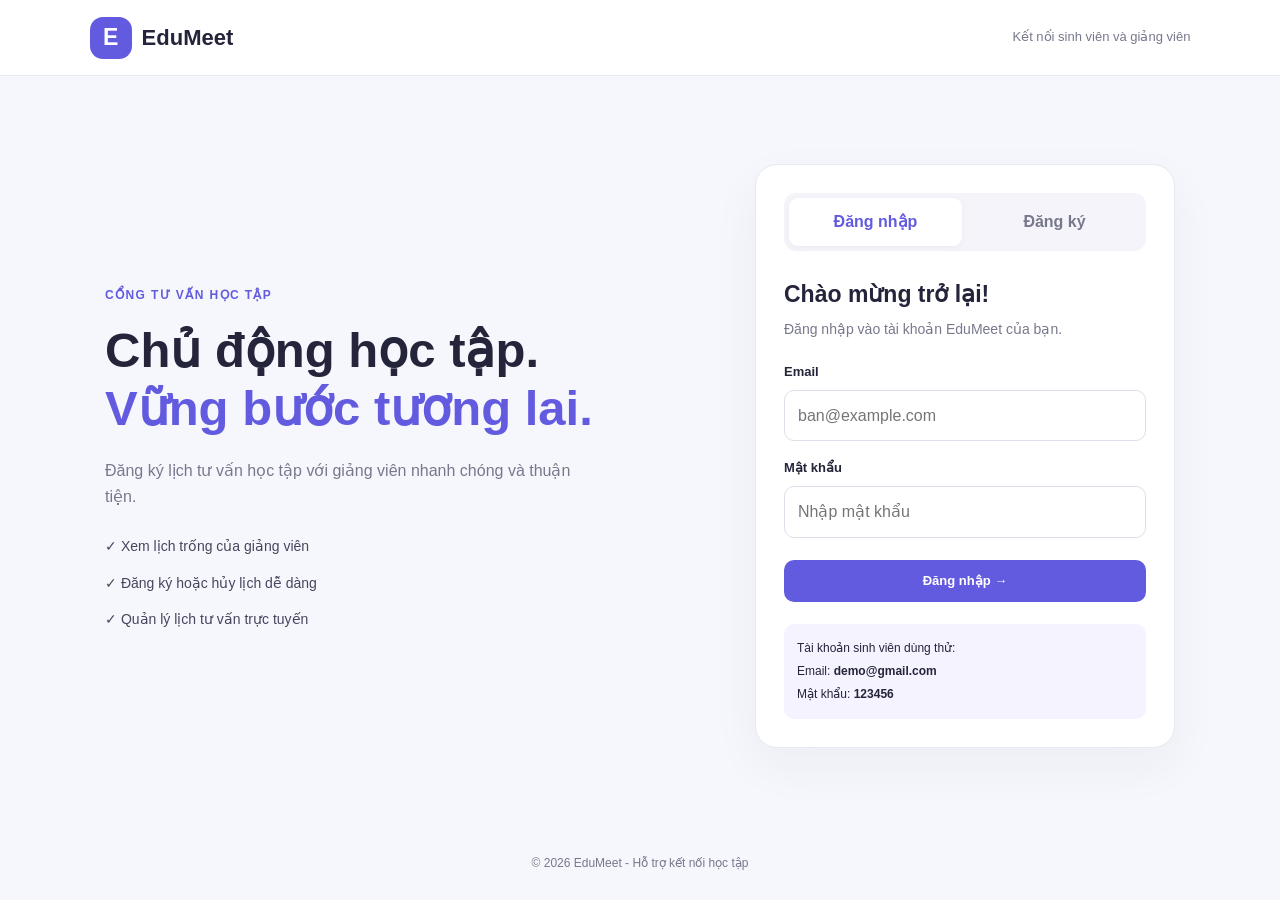
==== html/giang-vien.html @ a964ac9f "Demo" ====
<!DOCTYPE html>
<html lang="vi">
<head>
    <meta charset="UTF-8">
    <meta name="viewport" content="width=device-width, initial-scale=1.0">
    <title>EduMeet - Giảng viên</title>
    <link rel="stylesheet" href="../style.css">
</head>
<body>
<main class="dashboard">
    <nav class="dashboard-nav">
        <a class="brand" href="../index.html"><span class="logo">E</span> EduMeet</a>
       <div class="user-menu">
    <button type="button" id="profile-menu-btn" class="profile-button">
        <img
    src="https://ui-avatars.com/api/?name=User&background=635bdf&color=fff"
    alt="Ảnh đại diện"
    id="profile-avatar"
    class="profile-avatar"
>
        <span id="lecturer-user-name">Giảng viên</span>
        <span class="dropdown-arrow">▾</span>
    </button>
    
<div id="profile-dropdown" class="profile-dropdown hidden">

    <!-- Đổi ảnh đại diện -->
    <label for="avatar-upload" class="profile-dropdown-item">
         Đổi ảnh đại diện
    </label>

    <input
        type="file"
        id="avatar-upload"
        accept="image/png,image/jpeg,image/webp"
        hidden
    >

    <!-- Đổi mật khẩu -->
    <button type="button" id="open-password-btn">
        🔒 Đổi mật khẩu
    </button>

    <!-- Đăng xuất -->
    <button
        type="button"
        id="logout-btn"
    >
        ↪ Đăng xuất
    </button>

</div>
</div>
    </nav>

    <section class="welcome-row">
        <div>
            <span class="eyebrow">KHÔNG GIAN GIẢNG VIÊN</span>
            <h1>Xin chào, <span id="lecturer-welcome-name">bạn</span>!</h1>
            <p class="muted">Quản lý khung giờ và theo dõi sinh viên đăng ký.</p>
        </div>
        <div class="welcome-mark">✦</div>
    </section>

    <section class="section-block">
        <div class="section-heading">
            <div>
                <h2>Thêm khung giờ tư vấn</h2>
                <p class="muted">Tạo lịch trống để sinh viên đăng ký.</p>
            </div>
        </div>

        <form id="add-slot-form" class="lecturer-form">
            <div class="form-grid">
                <div>
                    <label for="lecturer-department">Khoa</label>
                    <input id="lecturer-department" placeholder="Khoa Công nghệ thông tin" required>
                </div>
                <div>
                    <label for="slot-subject">Môn học / Nội dung</label>
                    <input id="slot-subject" placeholder="Lập trình Web" required>
                </div>
                <div>
                    <label for="slot-date">Ngày tư vấn</label>
                    <input id="slot-date" type="date" required>
                </div>
                <div>
                    <label for="slot-start">Giờ bắt đầu</label>
                    <input id="slot-start" type="time" required>
                </div>
                <div>
                    <label for="slot-end">Giờ kết thúc</label>
                    <input id="slot-end" type="time" required>
                </div>
                <div>
                    <label for="slot-place">Địa điểm / Link họp</label>
                    <input id="slot-place" placeholder="Phòng B204 hoặc Google Meet" required>
                </div>
                <div>
                    <label for="slot-mode">Hình thức tư vấn</label>
                    <select id="slot-mode" required>
                        <option value="Trực tiếp">Trực tiếp</option>
                        <option value="Trực tuyến">Trực tuyến</option>
                    </select>
                </div>
            </div>

            <button class="btn btn-primary" type="submit">+ Thêm lịch trống</button>
            <p id="add-slot-message" class="form-message"></p>
        </form>
    </section>

    <section class="section-block">
        <div class="section-heading">
            <div>
                <h2>Lịch tư vấn của tôi</h2>
                <p class="muted">Theo dõi lịch đã tạo và thông tin sinh viên đăng ký.</p>
            </div>
        </div>
        <div id="lecturer-slot-list" class="lecturer-slot-list"></div>
        <p id="lecturer-empty" class="empty-state">Bạn chưa tạo lịch tư vấn nào.</p>
    </section>
    
<!-- CỬA SỔ ĐỔI MẬT KHẨU -->
<div id="password-modal" class="modal-overlay hidden">
    <div class="password-modal">
        <button type="button" id="close-password-btn"
                class="modal-close" aria-label="Đóng">×</button>

        <div class="password-modal-icon">🔐</div>
        <h2>Đổi mật khẩu</h2>
        <p class="muted">Hãy nhập mật khẩu hiện tại và mật khẩu mới.</p>

        <form id="change-password-form">
            <label for="current-password">Mật khẩu hiện tại</label>
            <input type="password" id="current-password"
                   placeholder="Nhập mật khẩu hiện tại" required>

            <label for="new-password">Mật khẩu mới</label>
            <input type="password" id="new-password"
                   placeholder="Ít nhất 6 ký tự" minlength="6" required>

            <label for="confirm-password">Xác nhận mật khẩu mới</label>
            <input type="password" id="confirm-password"
                   placeholder="Nhập lại mật khẩu mới" minlength="6" required>

            <button type="submit" class="btn btn-primary full">
                Cập nhật mật khẩu
            </button>

            <p id="change-password-message" class="form-message"></p>
        </form>
    </div>
</div>
<!-- POPUP THÔNG BÁO -->
<div id="booking-popup" class="modal-overlay hidden">
    <div class="password-modal booking-popup-content">
        <button type="button"
                id="booking-popup-close"
                class="modal-close"
                aria-label="Đóng">×</button>

        <div id="booking-popup-icon" class="password-modal-icon">✓</div>

        <h2 id="booking-popup-title">Thông báo</h2>

        <p id="booking-popup-message" class="muted"></p>

        <button type="button"
                id="booking-popup-ok"
                class="btn btn-primary full">
            Đồng ý
        </button>
    </div>
</div>
</main>
<script src="../script.js"></script>
</body>
</html>
---- style.css ----
:root {
    --primary: #635bdf;
    --primary-dark: #4e46c9;
    --ink: #24243a;
    --muted: #77788c;
    --line: #e8e8f1;
    --bg: #f6f7fc;
    --green: #15966a;
    --orange: #e9953b;
}

* {
    box-sizing: border-box;
    margin: 0;
    padding: 0;
}

body {
    font-family: "Segoe UI", Arial, sans-serif;
    background: var(--bg);
    color: var(--ink);
    line-height: 1.6;
    min-height: 100vh;
}

a {
    text-decoration: none;
    color: inherit;
}

button, input, select {
    font: inherit;
}

button {
    cursor: pointer;
}

.topbar {
    min-height: 76px;
    background: white;
    border-bottom: 1px solid var(--line);
    padding: 16px 7%;
    display: flex;
    align-items: center;
    justify-content: space-between;
    gap: 15px;
}

.brand {
    display: inline-flex;
    align-items: center;
    gap: 10px;
    font-size: 22px;
    font-weight: 800;
}

.logo {
    width: 42px;
    height: 42px;
    border-radius: 13px;
    display: inline-flex;
    align-items: center;
    justify-content: center;
    background: var(--primary);
    color: white;
    font-size: 23px;
    font-weight: 800;
}

.logo.small {
    width: 36px;
    height: 36px;
    font-size: 19px;
}

.topbar-note {
    color: var(--muted);
    font-size: 13px;
}

.auth-layout {
    max-width: 1120px;
    min-height: calc(100vh - 140px);
    margin: auto;
    padding: 55px 25px;
    display: grid;
    grid-template-columns: 1fr 420px;
    gap: 60px;
    align-items: center;
}

.intro-panel .eyebrow,
.eyebrow {
    display: inline-block;
    color: var(--primary);
    font-size: 12px;
    font-weight: 800;
    letter-spacing: 1.4px;
    margin-bottom: 15px;
}

.intro-panel h1 {
    font-size: clamp(32px, 4vw, 49px);
    line-height: 1.2;
    margin-bottom: 20px;
}

.intro-panel h1 span {
    color: var(--primary);
}

.intro-panel > p {
    color: var(--muted);
    max-width: 490px;
    margin-bottom: 26px;
}

.intro-points {
    display: grid;
    gap: 14px;
    color: #45455e;
    font-size: 14px;
}

.auth-card {
    background: white;
    border: 1px solid var(--line);
    border-radius: 22px;
    padding: 28px;
    box-shadow: 0 18px 50px #25234b0c;
}

.auth-tabs {
    display: grid;
    grid-template-columns: 1fr 1fr;
    gap: 6px;
    padding: 5px;
    background: #f4f4fa;
    border-radius: 12px;
    margin-bottom: 25px;
}

.auth-tab {
    border: 0;
    border-radius: 9px;
    padding: 11px 5px;
    background: transparent;
    color: var(--muted);
    font-weight: 700;
}

.auth-tab.active {
    background: white;
    color: var(--primary);
    box-shadow: 0 2px 8px #0000000a;
}

.auth-form h2 {
    font-size: 23px;
    margin-bottom: 5px;
}

.muted {
    color: var(--muted);
    font-size: 14px;
}

.auth-form > .muted {
    margin-bottom: 22px;
}

.auth-form label,
.lecturer-form label {
    display: block;
    font-size: 13px;
    font-weight: 700;
    margin-bottom: 7px;
}

.auth-form input,
.auth-form select,
.lecturer-form input,
.lecturer-form select,
.filters input,
.filters select {
    width: 100%;
    padding: 12px 13px;
    border: 1px solid #dedfeb;
    border-radius: 10px;
    outline: none;
    background: white;
    color: var(--ink);
    margin-bottom: 17px;
}

input:focus, select:focus {
    border-color: var(--primary);
    box-shadow: 0 0 0 3px #635bdf17;
}

.btn {
    border: 0;
    border-radius: 10px;
    padding: 11px 17px;
    font-size: 13px;
    font-weight: 750;
    transition: 0.2s;
}

.btn-primary {
    background: var(--primary);
    color: white;
}

.btn-primary:hover {
    background: var(--primary-dark);
}

.btn-outline {
    border: 1px solid var(--line);
    background: white;
    color: var(--ink);
}

.btn-outline:hover {
    border-color: var(--primary);
    color: var(--primary);
}

.full {
    width: 100%;
    margin-top: 5px;
}

.form-message {
    font-size: 13px;
    margin-top: 10px;
    color: #c33b4a;
}

.form-message.success {
    color: var(--green);
}

.demo-hint {
    background: #f4f3ff;
    padding: 13px;
    border-radius: 10px;
    font-size: 12px;
    line-height: 1.9;
    margin-top: 22px;
    overflow-wrap: anywhere;
}

.hidden {
    display: none !important;
}

footer {
    text-align: center;
    color: var(--muted);
    font-size: 12px;
    padding: 18px;
}

/* Giao diện sau đăng nhập */

.dashboard {
    max-width: 1200px;
    margin: auto;
    padding: 25px;
}

.dashboard-nav {
    display: flex;
    align-items: center;
    justify-content: space-between;
    gap: 15px;
    background: white;
    border: 1px solid var(--line);
    border-radius: 15px;
    padding: 14px 20px;
}

.user-menu {
    display: flex;
    align-items: center;
    gap: 13px;
    font-size: 13px;
    font-weight: 650;
}

.welcome-row {
    display: flex;
    align-items: center;
    justify-content: space-between;
    gap: 20px;
    padding: 42px 5px 30px;
}

.welcome-row h1 {
    font-size: clamp(25px, 4vw, 35px);
    margin-bottom: 8px;
}

.welcome-mark {
    width: 85px;
    height: 85px;
    border-radius: 25px;
    display: grid;
    place-items: center;
    background: #e9e7ff;
    color: var(--primary);
    font-size: 42px;
}

.stats-grid {
    display: grid;
    grid-template-columns: repeat(3, 1fr);
    gap: 18px;
    margin-bottom: 30px;
}

.stat-card {
    background: white;
    border: 1px solid var(--line);
    border-radius: 15px;
    padding: 20px;
    display: flex;
    align-items: center;
    gap: 15px;
}

.stat-icon {
    width: 45px;
    height: 45px;
    border-radius: 12px;
    display: grid;
    place-items: center;
    font-size: 21px;
}

.purple {
    background: #eeecff;
    color: var(--primary);
}

.green {
    background: #e2f8ed;
    color: var(--green);
}

.orange {
    background: #fff0df;
    color: var(--orange);
}

.stat-card p {
    color: var(--muted);
    font-size: 12px;
}

.stat-card strong {
    font-size: 25px;
}

.section-block {
    margin-bottom: 28px;
}

.section-heading {
    display: flex;
    align-items: center;
    justify-content: space-between;
    gap: 15px;
    margin-bottom: 18px;
}

.section-heading h2 {
    font-size: 21px;
}

.filters {
    display: flex;
    gap: 12px;
    margin-bottom: 20px;
}

.filters input,
.filters select {
    margin-bottom: 0;
    max-width: 320px;
}

.slot-grid,
.lecturer-slot-list,
.booking-list {
    display: grid;
    grid-template-columns: repeat(2, minmax(0, 1fr));
    gap: 16px;
}

.slot-card,
.lecturer-slot-card,
.booking-card {
    background: white;
    border: 1px solid var(--line);
    border-radius: 15px;
    padding: 21px;
    min-width: 0;
    overflow-wrap: anywhere;
}

.slot-card h3,
.lecturer-slot-card h3,
.booking-card h3 {
    font-size: 17px;
    margin-bottom: 7px;
}

.slot-card p,
.lecturer-slot-card p,
.booking-card p {
    color: var(--muted);
    font-size: 13px;
    margin: 5px 0;
}

.slot-card .btn,
.lecturer-slot-card .btn,
.booking-card .btn {
    margin-top: 14px;
}

.tag {
    display: inline-block;
    padding: 5px 9px;
    border-radius: 7px;
    background: #efedff;
    color: var(--primary);
    font-size: 11px;
    font-weight: 750;
    margin-bottom: 10px;
}

.tag.booked {
    background: #fff0df;
    color: #a35e14;
}

.empty-state {
    text-align: center;
    padding: 25px;
    color: var(--muted);
    font-size: 13px;
    background: white;
    border: 1px dashed #d8d9e7;
    border-radius: 12px;
}

.notice {
    padding: 16px;
    border-radius: 12px;
    background: #efedff;
    color: #555080;
    font-size: 12px;
    margin: 25px 0;
}

.lecturer-form {
    background: white;
    border: 1px solid var(--line);
    border-radius: 15px;
    padding: 24px;
}

.form-grid {
    display: grid;
    grid-template-columns: repeat(2, minmax(0, 1fr));
    gap: 0 18px;
}

.student-booking {
    margin-top: 12px;
    background: #f3f2ff;
    border-radius: 10px;
    padding: 12px;
    font-size: 12px;
}

.toast {
    position: fixed;
    bottom: 20px;
    right: 20px;
    max-width: 90%;
    padding: 13px 18px;
    border-radius: 10px;
    background: #292742;
    color: white;
    font-size: 13px;
    display: none;
    z-index: 10;
}

@media (max-width: 800px) {
    .auth-layout {
        grid-template-columns: 1fr;
        gap: 30px;
        max-width: 550px;
    }

    .stats-grid {
        grid-template-columns: 1fr;
    }

    .slot-grid,
    .lecturer-slot-list,
    .booking-list {
        grid-template-columns: 1fr;
    }
}

@media (max-width: 520px) {
    .topbar {
        padding: 13px 16px;
    }

    .topbar-note {
        display: none;
    }

    .auth-layout {
        padding: 30px 16px;
    }

    .auth-card {
        padding: 20px;
    }

    .dashboard {
        padding: 13px;
    }

    .dashboard-nav {
        align-items: flex-start;
        flex-direction: column;
    }

    .user-menu {
        width: 100%;
        justify-content: space-between;
        flex-wrap: wrap;
    }

    .welcome-mark {
        display: none;
    }

    .filters,
    .section-heading {
        align-items: stretch;
        flex-direction: column;
    }

    .filters input,
    .filters select {
        max-width: none;
    }

    .form-grid {
        grid-template-columns: 1fr;
    }

    .lecturer-form {
        padding: 16px;
    }
}

/* GIAO DIỆN ĐỔI MẬT KHẨU */
.password-section {
    margin-top: 28px;
}

.password-form {
    max-width: 600px;
    padding: 24px;
    background: #ffffff;
    border: 1px solid var(--line);
    border-radius: 16px;
}

.password-field {
    margin-bottom: 18px;
}

.password-field label {
    display: block;
    margin-bottom: 8px;
    font-size: 13px;
    font-weight: 700;
}

.password-field input {
    width: 100%;
    padding: 13px 14px;
    border: 1px solid #e3e5f0;
    border-radius: 10px;
    background: #ffffff;
    color: var(--ink);
    outline: none;
    box-sizing: border-box;
}

.password-field input:focus {
    border-color: var(--primary);
    box-shadow: 0 0 0 3px #635bdf15;
}

#change-password-message.success {
    color: #16803c;
}

@media (max-width: 600px) {
    .password-form {
        padding: 16px;
    }
}
/* MENU AVATAR */
.user-menu {
    position: relative;
    display: flex;
    align-items: center;
}

.profile-button {
    display: flex;
    align-items: center;
    gap: 10px;
    padding: 6px 12px 6px 6px;
    border: 1px solid var(--line);
    border-radius: 30px;
    background: white;
    color: var(--ink);
    font: inherit;
    font-size: 14px;
    font-weight: 600;
    cursor: pointer;
    transition: box-shadow 0.2s, border-color 0.2s;
}

.profile-button:hover {
    border-color: var(--primary);
    box-shadow: 0 3px 12px #635bdf18;
}

.profile-avatar {
    width: 38px;
    height: 38px;
    border-radius: 50%;
    object-fit: cover;
    background: #eeeaff;
}

.dropdown-arrow {
    font-size: 12px;
    color: var(--muted);
}

.profile-dropdown {
    position: absolute;
    z-index: 1001;
    top: calc(100% + 10px);
    right: 0;
    width: 200px;
    padding: 7px;
    background: white;
    border: 1px solid var(--line);
    border-radius: 12px;
    box-shadow: 0 10px 30px #20204018;
}

.profile-dropdown.hidden {
    display: none !important;
}

.profile-dropdown button,
.profile-dropdown-item {
    display: block;
    width: 100%;
    padding: 12px;
    border: none;
    border-radius: 8px;
    background: transparent;
    color: var(--ink);
    text-align: left;
    font-size: 13px;
    cursor: pointer;
}

.profile-dropdown button:hover,
.profile-dropdown-item:hover {
    background: #f3f2ff;
    color: var(--primary);
}
/* CỬA SỔ ĐỔI MẬT KHẨU */
.modal-overlay {
    position: fixed;
    inset: 0;
    z-index: 1000;
    display: flex;
    align-items: center;
    justify-content: center;
    padding: 16px;
    background: rgba(20, 20, 40, 0.5);
}

.modal-overlay.hidden {
    display: none;
}

.password-modal {
    position: relative;
    width: 100%;
    max-width: 430px;
    max-height: 90vh;
    overflow-y: auto;
    padding: 30px;
    border-radius: 20px;
    background: white;
    box-shadow: 0 20px 60px #0002;
}

.password-modal h2 {
    margin: 12px 0 8px;
    font-size: 23px;
}

.password-modal > .muted {
    margin-bottom: 22px;
    font-size: 13px;
    line-height: 1.6;
}

.password-modal-icon {
    display: flex;
    align-items: center;
    justify-content: center;
    width: 48px;
    height: 48px;
    border-radius: 14px;
    background: #f0eeff;
    font-size: 24px;
}

.modal-close {
    position: absolute;
    top: 12px;
    right: 15px;
    width: 34px;
    height: 34px;
    border: none;
    border-radius: 50%;
    background: #f5f5f8;
    font-size: 24px;
    cursor: pointer;
}

.password-modal label {
    display: block;
    margin: 15px 0 7px;
    font-size: 13px;
    font-weight: 600;
}

.password-modal input {
    box-sizing: border-box;
    width: 100%;
    padding: 12px;
    border: 1px solid #e3e5f0;
    border-radius: 10px;
    outline: none;
}

.password-modal input:focus {
    border-color: var(--primary);
    box-shadow: 0 0 0 3px #635bdf15;
}

.password-modal .btn {
    margin-top: 20px;
}

@media (max-width: 480px) {
    .password-modal {
        padding: 22px;
    }

    .profile-button {
        gap: 6px;
        padding-right: 8px;
        font-size: 12px;
    }

    .profile-avatar {
        width: 32px;
        height: 32px;
    }
}.profile-dropdown-item {
    display: block;
    width: 100%;
    padding: 12px;
    border-radius: 8px;
    color: var(--ink);
    font-size: 13px;
    cursor: pointer;
    box-sizing: border-box;
}

.profile-dropdown-item:hover {
    background: #f3f2ff;
    color: var(--primary);
}
/* Pop-up đăng ký và hủy lịch */
.booking-popup {
    position: fixed;
    inset: 0;
    z-index: 2000;
    display: flex;
    align-items: center;
    justify-content: center;
    padding: 16px;
    background: rgba(20, 20, 40, 0.5);
    backdrop-filter: blur(4px);
}

.booking-popup.hidden {
    display: none;
}

.booking-popup-content {
    position: relative;
    box-sizing: border-box;
    width: 100%;
    max-width: 380px;
    padding: 32px 26px 26px;
    border-radius: 22px;
    background: white;
    box-shadow: 0 20px 60px rgba(0, 0, 0, 0.18);
    text-align: center;
    animation: bookingPopupIn 0.25s ease;
}

.booking-popup-close {
    position: absolute;
    top: 10px;
    right: 14px;
    border: none;
    background: transparent;
    color: #777;
    font-size: 28px;
    cursor: pointer;
}

.booking-popup-icon {
    display: flex;
    align-items: center;
    justify-content: center;
    width: 64px;
    height: 64px;
    margin: 0 auto 16px;
    border-radius: 50%;
    background: #e4f8ec;
    color: #16834a;
    font-size: 34px;
    font-weight: bold;
}

.booking-popup-content h2 {
    margin: 0 0 10px;
    font-size: 22px;
    color: #25243a;
}

.booking-popup-content p {
    margin: 0 0 24px;
    color: #77788b;
    font-size: 14px;
    line-height: 1.7;
}

.booking-popup-content .btn {
    width: 100%;
}

@keyframes bookingPopupIn {
    from {
        opacity: 0;
        transform: translateY(12px) scale(0.96);
    }
    to {
        opacity: 1;
        transform: translateY(0) scale(1);
    }
}
/* Thông tin sinh viên hiển thị theo chiều dọc */
#student-profile-page form {
    display: flex;
    flex-direction: column;
    gap: 12px;
    max-width: 600px;
    margin: 20px auto;
}

#student-profile-page form label {
    display: block;
    margin-bottom: -6px;
    font-weight: 600;
}

#student-profile-page form input,
#student-profile-page form textarea {
    display: block;
    width: 100%;
    box-sizing: border-box;
    padding: 12px;
    border: 1px solid #d6d6e5;
    border-radius: 8px;
    font-size: 15px;
}

#student-profile-page form textarea {
    resize: vertical;
}

#student-profile-page form button {
    width: 100%;
    margin-top: 8px;
}
/* Nút xóa lịch màu đỏ */
button[data-delete] {
    background-color: #dc3545;
    color: #fff;
    border: 1px solid #dc3545;
    border-radius: 8px;
    padding: 10px 18px;
    cursor: pointer;
    transition: background-color 0.2s ease;
}

/* Khi di chuột vào nút */
button[data-delete]:hover {
    background-color: #bb2d3b;
    border-color: #b02a37;
}
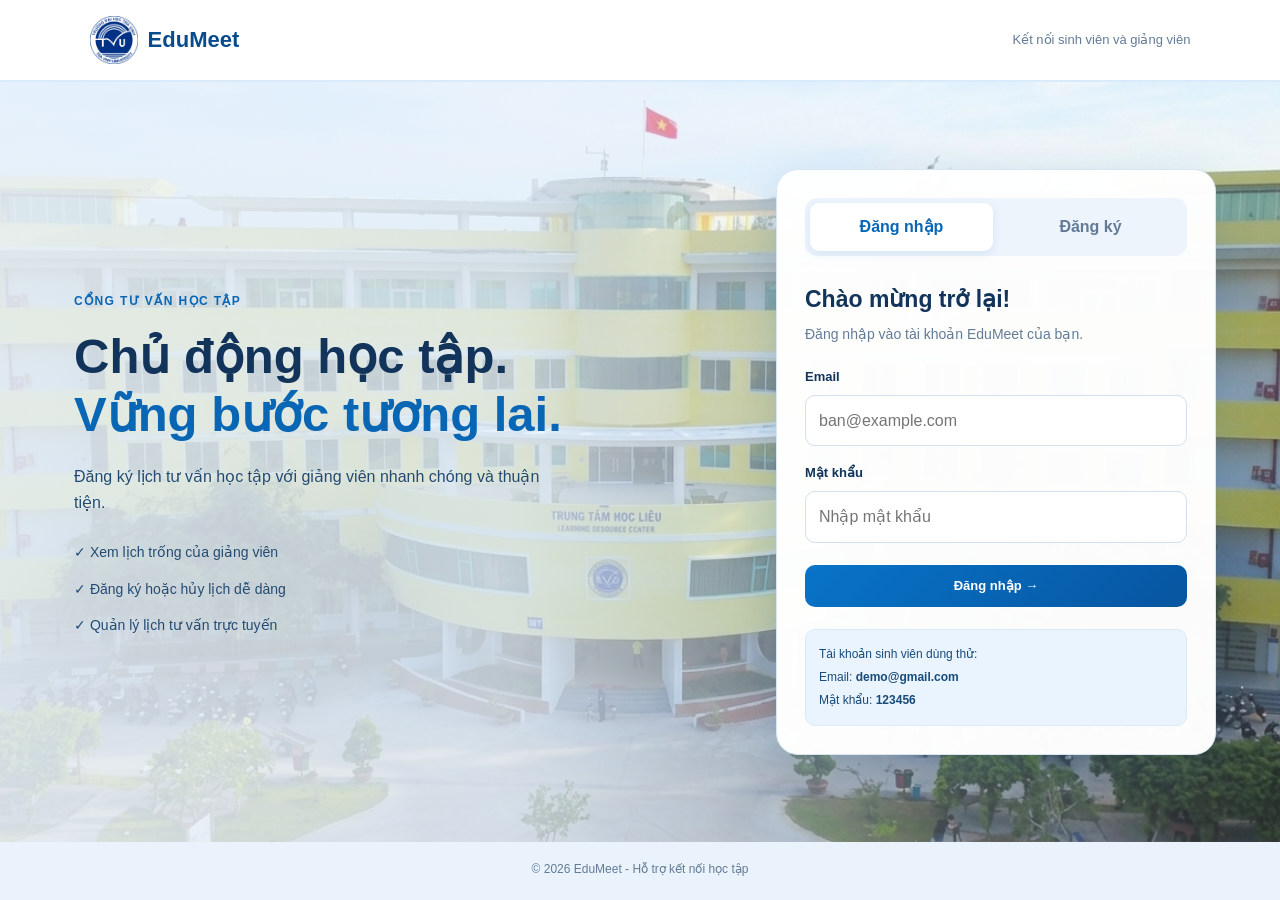
==== commit 39304ac1: "Upp" ====
--- a/html/giang-vien.html
+++ b/html/giang-vien.html
@@ -10,7 +10,10 @@
 <body>
 <main class="dashboard">
     <nav class="dashboard-nav">
-        <a class="brand" href="../index.html"><span class="logo">E</span> EduMeet</a>
+        <a class="brand" href="../index.html">
+    <img src="../images/Logo.png" alt="Logo TVU" class="tvu-logo">
+    EduMeet
+</a>
        <div class="user-menu">
     <button type="button" id="profile-menu-btn" class="profile-button">
         <img
@@ -39,7 +42,7 @@
 
     <!-- Đổi mật khẩu -->
     <button type="button" id="open-password-btn">
-        🔒 Đổi mật khẩu
+         Đổi mật khẩu
     </button>
 
     <!-- Đăng xuất -->
@@ -56,11 +59,10 @@
 
     <section class="welcome-row">
         <div>
-            <span class="eyebrow">KHÔNG GIAN GIẢNG VIÊN</span>
+            <span class="eyebrow">KHÔNG GIAN CỦA GIẢNG VIÊN</span>
             <h1>Xin chào, <span id="lecturer-welcome-name">bạn</span>!</h1>
             <p class="muted">Quản lý khung giờ và theo dõi sinh viên đăng ký.</p>
         </div>
-        <div class="welcome-mark">✦</div>
     </section>
 
     <section class="section-block">
--- a/style.css
+++ b/style.css
@@ -1,13 +1,21 @@
 
 :root {
-    --primary: #635bdf;
-    --primary-dark: #4e46c9;
-    --ink: #24243a;
-    --muted: #77788c;
-    --line: #e8e8f1;
-    --bg: #f6f7fc;
-    --green: #15966a;
-    --orange: #e9953b;
+    /* Màu chủ đạo theo phong cách TVU */
+    --primary: #0866b5;
+    --primary-dark: #064f91;
+    --ink: #12345a;
+    --muted: #637b96;
+    --line: #d8e5f2;
+    --bg: #f2f8fd;
+
+    /* Màu phụ */
+    --green: #21865b;
+    --orange: #e5a323;
+
+    /* Màu nền và điểm nhấn */
+    --blue-light: #e7f3ff;
+    --blue-soft: #f3f8fe;
+    --gold: #f4c542;
 }
 
 * {
@@ -305,17 +313,6 @@
     margin-bottom: 8px;
 }
 
-.welcome-mark {
-    width: 85px;
-    height: 85px;
-    border-radius: 25px;
-    display: grid;
-    place-items: center;
-    background: #e9e7ff;
-    color: var(--primary);
-    font-size: 42px;
-}
-
 .stats-grid {
     display: grid;
     grid-template-columns: repeat(3, 1fr);
@@ -398,7 +395,7 @@
 .lecturer-slot-list,
 .booking-list {
     display: grid;
-    grid-template-columns: repeat(2, minmax(0, 1fr));
+    grid-template-columns: repeat(4, minmax(0, 1fr));
     gap: 16px;
 }
 
@@ -515,7 +512,10 @@
         grid-template-columns: 1fr;
     }
 
-    .slot-grid,
+    .slot-grid {
+        grid-template-columns: repeat(2, minmax(0, 1fr));
+    }
+
     .lecturer-slot-list,
     .booking-list {
         grid-template-columns: 1fr;
@@ -749,11 +749,21 @@
     justify-content: center;
     width: 48px;
     height: 48px;
+    margin: 0 auto 16px;
     border-radius: 14px;
-    background: #f0eeff;
+    background: #e5f2ff;
+    color: #0866b5;
     font-size: 24px;
 }
-
+.profile-required-modal {
+    width: min(420px, 92vw);
+    padding: 28px;
+    text-align: center;
+}
+
+.profile-required-modal .password-modal-icon {
+    margin: 0 auto 16px;
+}
 .modal-close {
     position: absolute;
     top: 12px;
@@ -904,40 +914,6 @@
         transform: translateY(0) scale(1);
     }
 }
-/* Thông tin sinh viên hiển thị theo chiều dọc */
-#student-profile-page form {
-    display: flex;
-    flex-direction: column;
-    gap: 12px;
-    max-width: 600px;
-    margin: 20px auto;
-}
-
-#student-profile-page form label {
-    display: block;
-    margin-bottom: -6px;
-    font-weight: 600;
-}
-
-#student-profile-page form input,
-#student-profile-page form textarea {
-    display: block;
-    width: 100%;
-    box-sizing: border-box;
-    padding: 12px;
-    border: 1px solid #d6d6e5;
-    border-radius: 8px;
-    font-size: 15px;
-}
-
-#student-profile-page form textarea {
-    resize: vertical;
-}
-
-#student-profile-page form button {
-    width: 100%;
-    margin-top: 8px;
-}
 /* Nút xóa lịch màu đỏ */
 button[data-delete] {
     background-color: #dc3545;
@@ -953,4 +929,554 @@
 button[data-delete]:hover {
     background-color: #bb2d3b;
     border-color: #b02a37;
+}
+
+/* ==================================
+   EDUMEET - GIAO DIỆN TÔNG MÀU TVU
+   ================================== */
+
+/* Thanh đầu trang */
+.topbar {
+    background: #ffffff;
+    border-bottom: 2px solid #d9eafb;
+}
+
+.brand {
+    color: #084c8d;
+}
+
+.logo {
+    background: linear-gradient(135deg, #0875ca, #064b91);
+    border-radius: 12px;
+}
+
+/* Nền trang đăng nhập */
+body {
+    background-color: var(--bg);
+    color: var(--ink);
+}
+
+.auth-layout {
+    max-width: 1250px;
+    grid-template-columns: minmax(0, 1fr) 440px;
+    gap: 65px;
+}
+
+/* Tiêu đề bên trái */
+.eyebrow,
+.intro-panel .eyebrow {
+    color: #0866b5;
+}
+
+.intro-panel h1 {
+    color: #12345a;
+}
+
+.intro-panel h1 span {
+    color: #0878d1;
+}
+
+.intro-points {
+    color: #244b72;
+}
+
+/* Khung đăng nhập, đăng ký */
+.auth-card {
+    border: 1px solid #dce8f5;
+    border-radius: 22px;
+    box-shadow: 0 18px 45px rgba(19, 76, 130, 0.09);
+}
+
+.auth-tabs {
+    background: #edf4fc;
+}
+
+.auth-tab.active {
+    color: #0866b5;
+    background: #ffffff;
+    box-shadow: 0 3px 10px rgba(8, 102, 181, 0.10);
+}
+
+/* Ô nhập thông tin */
+.auth-form input,
+.auth-form select,
+.lecturer-form input,
+.lecturer-form select,
+.filters input,
+.filters select {
+    border-color: #d4e1ef;
+}
+
+input:focus,
+select:focus,
+textarea:focus {
+    border-color: #0878d1;
+    box-shadow: 0 0 0 3px rgba(8, 120, 209, 0.12);
+}
+
+/* Nút chính */
+.btn-primary {
+    background: linear-gradient(135deg, #0874c8, #0755a0);
+    color: #ffffff;
+}
+
+.btn-primary:hover {
+    background: #064783;
+}
+
+/* Nút phụ */
+.btn-outline {
+    border-color: #d5e3f1;
+    color: #164d7e;
+}
+
+.btn-outline:hover {
+    border-color: #0874c8;
+    color: #0874c8;
+    background: #f1f8ff;
+}
+
+/* Thông tin tài khoản dùng thử */
+.demo-hint {
+    background: #eaf4ff;
+    color: #174b7a;
+    border: 1px solid #d9eafb;
+}
+
+/* Giao diện sau đăng nhập */
+.dashboard-nav {
+    border-color: #d8e5f2;
+    box-shadow: 0 4px 16px rgba(19, 76, 130, 0.04);
+}
+
+.dashboard-nav .brand {
+    color: #084c8d;
+}
+
+.welcome-row h1 {
+    color: #12345a;
+}
+
+.section-heading h2 {
+    color: #12345a;
+}
+
+/* Các thẻ thống kê */
+.stat-card,
+.slot-card,
+.lecturer-slot-card,
+.booking-card,
+.lecturer-form {
+    border-color: #dce8f5;
+    box-shadow: 0 5px 18px rgba(19, 76, 130, 0.04);
+}
+
+.purple {
+    background: #e4f1ff;
+    color: #0866b5;
+}
+
+.green {
+    background: #e5f6ed;
+    color: #21865b;
+}
+
+.orange {
+    background: #fff5dc;
+    color: #a66b08;
+}
+
+/* Nhãn lịch tư vấn */
+.tag {
+    background: #e5f2ff;
+    color: #0866b5;
+}
+
+.tag.booked {
+    background: #fff3d6;
+    color: #936000;
+}
+
+/* Thông báo */
+.notice {
+    background: #e8f3ff;
+    color: #174b7a;
+    border: 1px solid #d5e8fa;
+}
+
+/* Menu tài khoản */
+.profile-button:hover {
+    border-color: #0874c8;
+    box-shadow: 0 3px 12px rgba(8, 102, 181, 0.12);
+}
+
+.profile-dropdown button:hover,
+.profile-dropdown-item:hover {
+    background: #edf6ff;
+    color: #0866b5;
+}
+
+/* Cửa sổ đổi mật khẩu */
+.password-modal-icon {
+    background: #e5f2ff;
+    color: #0866b5;
+}
+
+.modal-close {
+    color: #315777;
+}
+
+.modal-close:hover {
+    background: #eaf4ff;
+    color: #0755a0;
+}
+
+/* Popup thông báo */
+.booking-popup {
+    background: rgba(10, 35, 65, 0.48);
+}
+
+.booking-popup-content {
+    border: 1px solid #dce8f5;
+}
+
+.booking-popup-icon {
+    background: #e4f3ff;
+    color: #0866b5;
+}
+
+.booking-popup-content h2 {
+    color: #12345a;
+}
+
+.booking-popup-close {
+    color: #637b96;
+}
+
+.booking-popup-close:hover {
+    color: #0866b5;
+}
+
+/* Form thông tin sinh viên */
+#student-profile-page form input,
+#student-profile-page form textarea {
+    border-color: #d4e1ef;
+}
+
+/* Nút xóa lịch */
+button[data-delete] {
+    background: #c93642;
+    border-color: #c93642;
+    color: #ffffff;
+}
+
+button[data-delete]:hover {
+    background: #a92130;
+    border-color: #a92130;
+}
+
+/* Chân trang */
+footer {
+    color: #637b96;
+}
+
+/* Hiển thị trên điện thoại */
+@media (max-width: 800px) {
+    .auth-layout {
+        grid-template-columns: 1fr;
+        gap: 30px;
+    }
+}
+
+/* ===== NỀN ĐĂNG NHẬP EDUMEET - TÔNG XANH TVU ===== */
+
+body {
+    background: #eaf3fc;
+}
+
+/* Ảnh nền phủ toàn bộ khu vực đăng nhập */
+.auth-layout {
+    width: 100%;
+    max-width: none;
+    min-height: calc(100vh - 140px);
+    margin: 0;
+    padding: 50px max(5%, 30px);
+
+    display: grid;
+    grid-template-columns: minmax(0, 1fr) 440px;
+    gap: 50px;
+    align-items: center;
+
+    background-image:
+        linear-gradient(
+            90deg,
+            rgba(234, 243, 252, 0.88) 0%,
+            rgba(234, 243, 252, 0.78) 40%,
+            rgba(234, 243, 252, 0.25) 72%,
+            rgba(234, 243, 252, 0.12) 100%
+        ),
+        url("images/anh1.png");
+    background-size: cover;
+    background-position: center;
+    background-repeat: no-repeat;
+}
+
+/* Phần giới thiệu bên trái */
+.intro-panel {
+    position: relative;
+    z-index: 1;
+    padding: 25px 10px;
+    color: #12345a;
+}
+
+.intro-panel .eyebrow {
+    color: #0866b5;
+}
+
+.intro-panel h1 {
+    color: #12345a;
+    text-shadow: none;
+}
+
+.intro-panel h1 span {
+    color: #0866b5;
+}
+
+.intro-panel > p,
+.intro-panel .intro-points {
+    color: #244b72;
+    text-shadow: none;
+}
+
+/* Khung đăng nhập / đăng ký */
+.auth-card {
+    position: relative;
+    z-index: 2;
+    width: 100%;
+    max-width: 440px;
+    justify-self: end;
+    transform: none;
+    background: rgba(255, 255, 255, 0.98);
+    border: 1px solid #d8e5f2;
+    border-radius: 22px;
+    box-shadow: 0 15px 45px rgba(8, 65, 120, 0.15);
+}
+
+/* Hiển thị trên máy tính bảng và điện thoại */
+@media (max-width: 800px) {
+    .auth-layout {
+        grid-template-columns: 1fr;
+        gap: 25px;
+        padding: 30px 20px;
+        background-position: center;
+    }
+
+    .auth-card {
+        justify-self: center;
+    }
+}
+.tvu-logo {
+    width: 48px;
+    height: 48px;
+    object-fit: contain;
+    flex-shrink: 0;
+}
+/* ===== THÔNG TIN SINH VIÊN ===== */
+
+#student-profile-page .student-info-layout {
+    display: flex;
+    align-items: flex-start;
+    gap: 24px;
+}
+
+#student-profile-page .student-profile-avatar {
+    flex: 0 0 150px;
+}
+
+#student-profile-page .student-profile-avatar img {
+    display: block;
+    width: 150px;
+    height: 200px;
+    object-fit: cover;
+    border: 2px solid var(--primary);
+    border-radius: 10px;
+}
+
+#student-profile-page #student-profile-form {
+    flex: 1;
+    min-width: 0;
+    max-width: none;
+    margin: 0;
+    display: grid;
+    grid-template-columns: repeat(2, minmax(0, 1fr));
+    gap: 16px;
+}
+
+/* Mỗi trường là một nhóm riêng */
+#student-profile-page #student-profile-form .student-field {
+    display: flex;
+    flex-direction: column;
+    gap: 6px;
+    min-width: 0;
+}
+
+#student-profile-page #student-profile-form .student-field label {
+    margin: 0;
+}
+
+#student-profile-page #student-profile-form .student-field input,
+#student-profile-page #student-profile-form .student-field select,
+#student-profile-page #student-profile-form .student-field textarea {
+    width: 100%;
+    min-width: 0;
+    margin: 0;
+    padding: 10px;
+}
+
+/* Địa chỉ và các phần cuối form */
+#student-profile-page .student-field-full,
+#student-profile-page #student-profile-message,
+#student-profile-page .student-form-actions {
+    grid-column: 1 / -1;
+}
+
+#student-profile-page #student-profile-message {
+    margin: 0;
+}
+
+#student-profile-page .student-form-actions {
+    display: flex;
+    gap: 12px;
+    flex-wrap: wrap;
+}
+
+#student-profile-page .student-form-actions button {
+    width: auto;
+    margin: 0;
+}
+
+/* Điện thoại */
+@media (max-width: 650px) {
+    #student-profile-page .student-info-layout {
+        flex-direction: column;
+    }
+
+    #student-profile-page #student-profile-form {
+        width: 100%;
+        grid-template-columns: 1fr;
+    }
+
+    #student-profile-page .student-field-full,
+    #student-profile-page #student-profile-message,
+    #student-profile-page .student-form-actions {
+        grid-column: 1;
+    }
+}
+.profile-account-info {
+    display: flex;
+    flex-direction: column;
+    gap: 5px;
+    padding: 12px 16px;
+    overflow-wrap: anywhere;
+}
+
+.profile-account-info strong {
+    font-size: 15px;
+    color: var(--text);
+}
+
+.profile-account-info span {
+    font-size: 13px;
+    color: var(--muted);
+}
+
+.profile-dropdown hr {
+    border: none;
+    border-top: 1px solid var(--border);
+    margin: 4px 0;
+}
+/* Thông tin tài khoản trong menu avatar */
+.profile-account-info {
+    display: flex;
+    flex-direction: column;
+    gap: 6px;
+    padding: 12px 16px;
+    overflow-wrap: anywhere;
+    color: #1e293b;
+}
+
+.profile-account-info strong {
+    font-size: 15px;
+    font-weight: 700;
+    color: #111827;
+    line-height: 1.6;
+}
+
+.profile-account-info span {
+    font-size: 15px;
+    font-weight: 600;
+    color: #374151;
+    line-height: 1.6;
+}
+
+.profile-dropdown hr {
+    border: none;
+    border-top: 1px solid #d1d5db;
+    margin: 4px 0;
+}
+.profile-required-modal {
+    width: min(420px, 92vw);
+    padding: 28px;
+    text-align: center;
+}
+
+.profile-required-modal h2 {
+    margin-bottom: 12px;
+}
+
+.profile-required-modal p {
+    line-height: 1.6;
+}
+
+.profile-required-actions {
+    display: flex;
+    justify-content: center;
+    flex-wrap: wrap;
+    gap: 10px;
+    margin-top: 22px;
+}
+/* POPUP NHẬP NỘI DUNG TƯ VẤN */
+.consultation-modal {
+    max-width: 450px;
+    text-align: center;
+}
+
+.consultation-modal .password-modal-icon {
+    margin: 0 auto 16px;
+}
+
+#consultation-content {
+    display: block;
+    width: 100%;
+    box-sizing: border-box;
+    padding: 12px;
+    border: 1px solid var(--line);
+    border-radius: 10px;
+    font: inherit;
+    resize: vertical;
+}
+
+.consultation-actions {
+    display: flex;
+    justify-content: center;
+    flex-wrap: wrap;
+    gap: 10px;
+}
+
+.consultation-actions .btn {
+    margin-top: 16px;
+}
+#account-login-name,
+#account-login-email {
+    font-weight: 700;
 }
